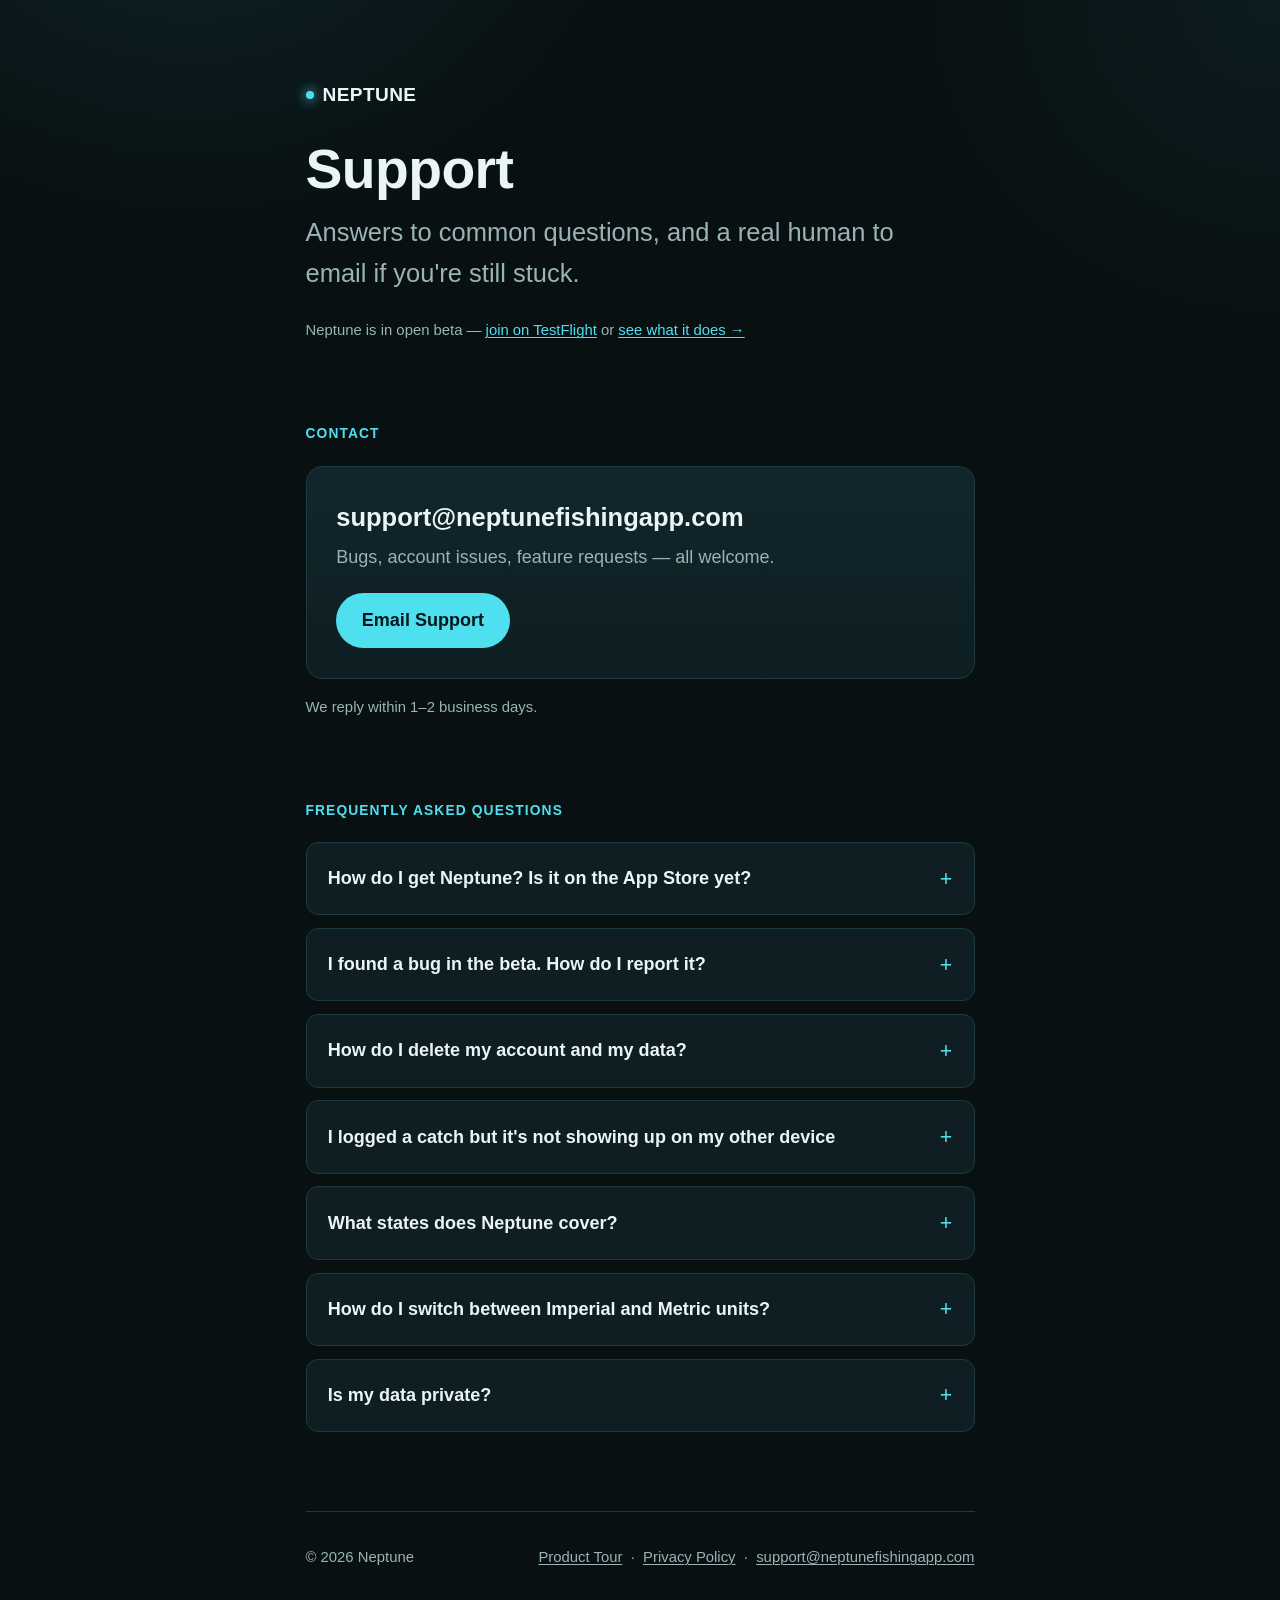
==== support/index.html @ 46bd11ab "refactor: make the walkthrough the site root, move support to /support/ The walkthrough is the bette" ====
<!DOCTYPE html>
<html lang="en">
<head>
<meta charset="UTF-8" />
<meta name="viewport" content="width=device-width, initial-scale=1.0" />
<title>Neptune Support</title>
<meta name="description" content="Support and frequently asked questions for the Neptune fishing log app." />
<style>
:root {
  --color-bg: #081012;
  --color-surface: #0e1e22;
  --color-surface-raised: #11262b;
  --color-border: #1c3a40;
  --color-text: #eaf6f6;
  --color-text-dim: #9ab3b6;
  --color-accent: #4fe0f0;
  --color-accent-dim: #1c4e57;

  --text-base: clamp(1rem, 0.95rem + 0.2vw, 1.0625rem);
  --text-lg: clamp(1.25rem, 1.1rem + 0.6vw, 1.5rem);
  --text-hero: clamp(2.25rem, 1.8rem + 2vw, 3.25rem);

  --space-section: clamp(3rem, 2.4rem + 3vw, 6rem);
  --radius: 16px;
}

/* Neptune's product identity is dark navy + cyan end to end (app UI, icon,
   marketing); these pages intentionally mirror that rather than switching
   to a generic light theme regardless of system preference. */

* { box-sizing: border-box; }

/* Links in body copy. Without an explicit rule these fall back to the
   browser's default blue, which is both off-brand and illegible against the
   dark navy background. Underlined by default so the link isn't signalled by
   colour alone. .btn, .wordmark and footer links set their own colour and are
   unaffected by this. */
a {
  color: var(--color-accent);
  text-decoration-thickness: 1px;
  text-underline-offset: 2px;
}

a:hover {
  text-decoration: none;
}

a:focus-visible {
  outline: 2px solid var(--color-accent);
  outline-offset: 2px;
  border-radius: 3px;
}

html, body {
  margin: 0;
  padding: 0;
  background: var(--color-bg);
  color: var(--color-text);
  font-family: -apple-system, BlinkMacSystemFont, "SF Pro Text", "Segoe UI", Roboto, sans-serif;
  font-size: var(--text-base);
  line-height: 1.6;
}

body {
  background-image:
    radial-gradient(ellipse 60% 40% at 15% -10%, rgba(79, 224, 240, 0.10), transparent 60%),
    radial-gradient(ellipse 50% 35% at 100% 0%, rgba(79, 224, 240, 0.06), transparent 60%);
  background-repeat: no-repeat;
}

main {
  max-width: 720px;
  margin: 0 auto;
  padding: var(--space-section) 1.5rem 4rem;
}

header.hero {
  margin-bottom: var(--space-section);
}

.wordmark {
  display: inline-flex;
  align-items: center;
  gap: 0.5rem;
  font-weight: 800;
  font-size: 1.125rem;
  letter-spacing: 0.02em;
  color: var(--color-text);
  text-decoration: none;
}

.wordmark .dot {
  width: 0.5rem;
  height: 0.5rem;
  border-radius: 50%;
  background: var(--color-accent);
  box-shadow: 0 0 12px 2px rgba(79, 224, 240, 0.6);
}

h1 {
  font-size: var(--text-hero);
  line-height: 1.08;
  letter-spacing: -0.01em;
  margin: 1.75rem 0 0.75rem;
}

.lede {
  color: var(--color-text-dim);
  font-size: var(--text-lg);
  max-width: 46ch;
  margin: 0;
}

section {
  margin-top: var(--space-section);
}

.section-label {
  font-size: 0.8125rem;
  text-transform: uppercase;
  letter-spacing: 0.08em;
  color: var(--color-accent);
  margin: 0 0 1.25rem;
}

.contact-card {
  display: flex;
  flex-wrap: wrap;
  align-items: center;
  justify-content: space-between;
  gap: 1.25rem;
  background: linear-gradient(180deg, var(--color-surface-raised), var(--color-surface));
  border: 1px solid var(--color-border);
  border-radius: var(--radius);
  padding: 1.75rem;
}

.contact-card p {
  margin: 0.35rem 0 0;
  color: var(--color-text-dim);
}

.contact-card strong {
  display: block;
  font-size: var(--text-lg);
  color: var(--color-text);
}

.btn {
  display: inline-flex;
  align-items: center;
  justify-content: center;
  padding: 0.75rem 1.5rem;
  border-radius: 999px;
  background: var(--color-accent);
  color: #04181b;
  font-weight: 700;
  text-decoration: none;
  white-space: nowrap;
  transition: transform 150ms cubic-bezier(0.16, 1, 0.3, 1), box-shadow 150ms cubic-bezier(0.16, 1, 0.3, 1);
}

.btn:hover, .btn:focus-visible {
  transform: translateY(-1px);
  box-shadow: 0 8px 24px -8px rgba(79, 224, 240, 0.55);
}

.btn:focus-visible {
  outline: 2px solid var(--color-accent);
  outline-offset: 3px;
}

.response-note {
  color: var(--color-text-dim);
  font-size: 0.875rem;
  margin-top: 1rem;
}

details {
  border: 1px solid var(--color-border);
  border-radius: 12px;
  background: var(--color-surface);
  padding: 0;
  margin-bottom: 0.75rem;
  overflow: hidden;
}

summary {
  cursor: pointer;
  list-style: none;
  padding: 1.1rem 1.25rem;
  font-weight: 600;
  display: flex;
  align-items: center;
  justify-content: space-between;
  gap: 1rem;
}

summary::-webkit-details-marker { display: none; }

summary::after {
  content: "+";
  flex-shrink: 0;
  color: var(--color-accent);
  font-size: 1.25rem;
  font-weight: 400;
  transition: transform 200ms ease;
}

details[open] summary::after {
  transform: rotate(45deg);
}

summary:focus-visible {
  outline: 2px solid var(--color-accent);
  outline-offset: -2px;
}

details .answer {
  padding: 0 1.25rem 1.25rem;
  color: var(--color-text-dim);
  margin: 0;
}

details .answer code {
  background: var(--color-surface-raised);
  border: 1px solid var(--color-border);
  border-radius: 6px;
  padding: 0.1rem 0.4rem;
  font-size: 0.875em;
  color: var(--color-text);
}

footer {
  margin-top: var(--space-section);
  padding-top: 2rem;
  border-top: 1px solid var(--color-border);
  color: var(--color-text-dim);
  font-size: 0.875rem;
  display: flex;
  flex-wrap: wrap;
  gap: 0.5rem 1.5rem;
  justify-content: space-between;
}

footer a {
  color: var(--color-text-dim);
}

footer a:hover {
  color: var(--color-accent);
}

@media (max-width: 480px) {
  .contact-card {
    flex-direction: column;
    align-items: flex-start;
  }
  .btn { width: 100%; }
}
</style>
</head>
<body>
<main>
  <header class="hero">
    <a class="wordmark" href="/"><span class="dot" aria-hidden="true"></span>NEPTUNE</a>
    <h1>Support</h1>
    <p class="lede">Answers to common questions, and a real human to email if you're still stuck.</p>
    <p class="response-note" style="margin-top:1.5rem">
      Neptune is in open beta &mdash;
      <a href="https://testflight.apple.com/join/CFZtX8PJ" target="_blank" rel="noopener">join on TestFlight</a>
      or <a href="/">see what it does &rarr;</a>
    </p>
  </header>

  <section aria-labelledby="contact-heading">
    <h2 id="contact-heading" class="section-label">Contact</h2>
    <div class="contact-card">
      <div>
        <strong>support@neptunefishingapp.com</strong>
        <p>Bugs, account issues, feature requests &mdash; all welcome.</p>
      </div>
      <a class="btn" href="mailto:support@neptunefishingapp.com?subject=Neptune%20Support">Email Support</a>
    </div>
    <p class="response-note">We reply within 1&ndash;2 business days.</p>
  </section>

  <section aria-labelledby="faq-heading">
    <h2 id="faq-heading" class="section-label">Frequently Asked Questions</h2>

    <details>
      <summary>How do I get Neptune? Is it on the App Store yet?</summary>
      <p class="answer">Not yet &mdash; Neptune is currently in open beta through Apple's TestFlight. <a href="https://testflight.apple.com/join/CFZtX8PJ" target="_blank" rel="noopener">Join the beta here</a>. You'll need an iPhone running iOS 17 or later and Apple's free <a href="https://apps.apple.com/app/testflight/id899247664" target="_blank" rel="noopener">TestFlight</a> app installed first. Logging, conditions and your personal statistics work anywhere; the stocking, regulations and forage reference data currently covers New York, New Jersey, Pennsylvania and Florida, with more states in progress.</p>
    </details>

    <details>
      <summary>I found a bug in the beta. How do I report it?</summary>
      <p class="answer">Please do &mdash; that's the point of a beta. Open <code>Settings &rarr; Report a Bug</code> in the app, which sends us the details along with a screenshot and your device info. You can also just email us. If something looks wrong in your <em>stats</em> rather than the interface, mention roughly how many catches you've logged: several insights deliberately stay hidden until they have enough data to be trustworthy, so an empty card is sometimes correct behaviour rather than a bug.</p>
    </details>

    <details>
      <summary>How do I delete my account and my data?</summary>
      <p class="answer">Open Neptune, go to <code>Settings &rarr; Delete Account</code>, and confirm. This permanently deletes your account and every catch and trip you've logged &mdash; it can't be undone. If you're having trouble accessing the app to do this yourself, email us and we'll take care of it.</p>
    </details>

    <details>
      <summary>I logged a catch but it's not showing up on my other device</summary>
      <p class="answer">Neptune logs everything offline-first, then syncs automatically once you have a signal. If something looks stuck, open <code>Settings &rarr; Sync Status</code> and tap <code>Retry All</code>. If it's still stuck after that, email us with your account email and roughly when the catch was logged.</p>
    </details>

    <details>
      <summary>What states does Neptune cover?</summary>
      <p class="answer">Neptune currently supports New York, New Jersey, Pennsylvania, and Florida, with stocking data and real-time conditions across all four states. More states are on the way.</p>
    </details>

    <details>
      <summary>How do I switch between Imperial and Metric units?</summary>
      <p class="answer"><code>Settings &rarr; Units</code>. The change applies immediately across the whole app, including past entries.</p>
    </details>

    <details>
      <summary>Is my data private?</summary>
      <p class="answer">Yes. Neptune has no ads, no social feed, and doesn't sell your data. Your catch history is yours &mdash; it's used only to power your own personal bite-pattern insights. See our <a href="/privacy.html">Privacy Policy</a> for details.</p>
    </details>
  </section>

  <footer>
    <span>&copy; 2026 Neptune</span>
    <span>
      <a href="/">Product Tour</a>
      &nbsp;&middot;&nbsp;
      <a href="/privacy.html">Privacy Policy</a>
      &nbsp;&middot;&nbsp;
      <a href="mailto:support@neptunefishingapp.com">support@neptunefishingapp.com</a>
    </span>
  </footer>
</main>
</body>
</html>
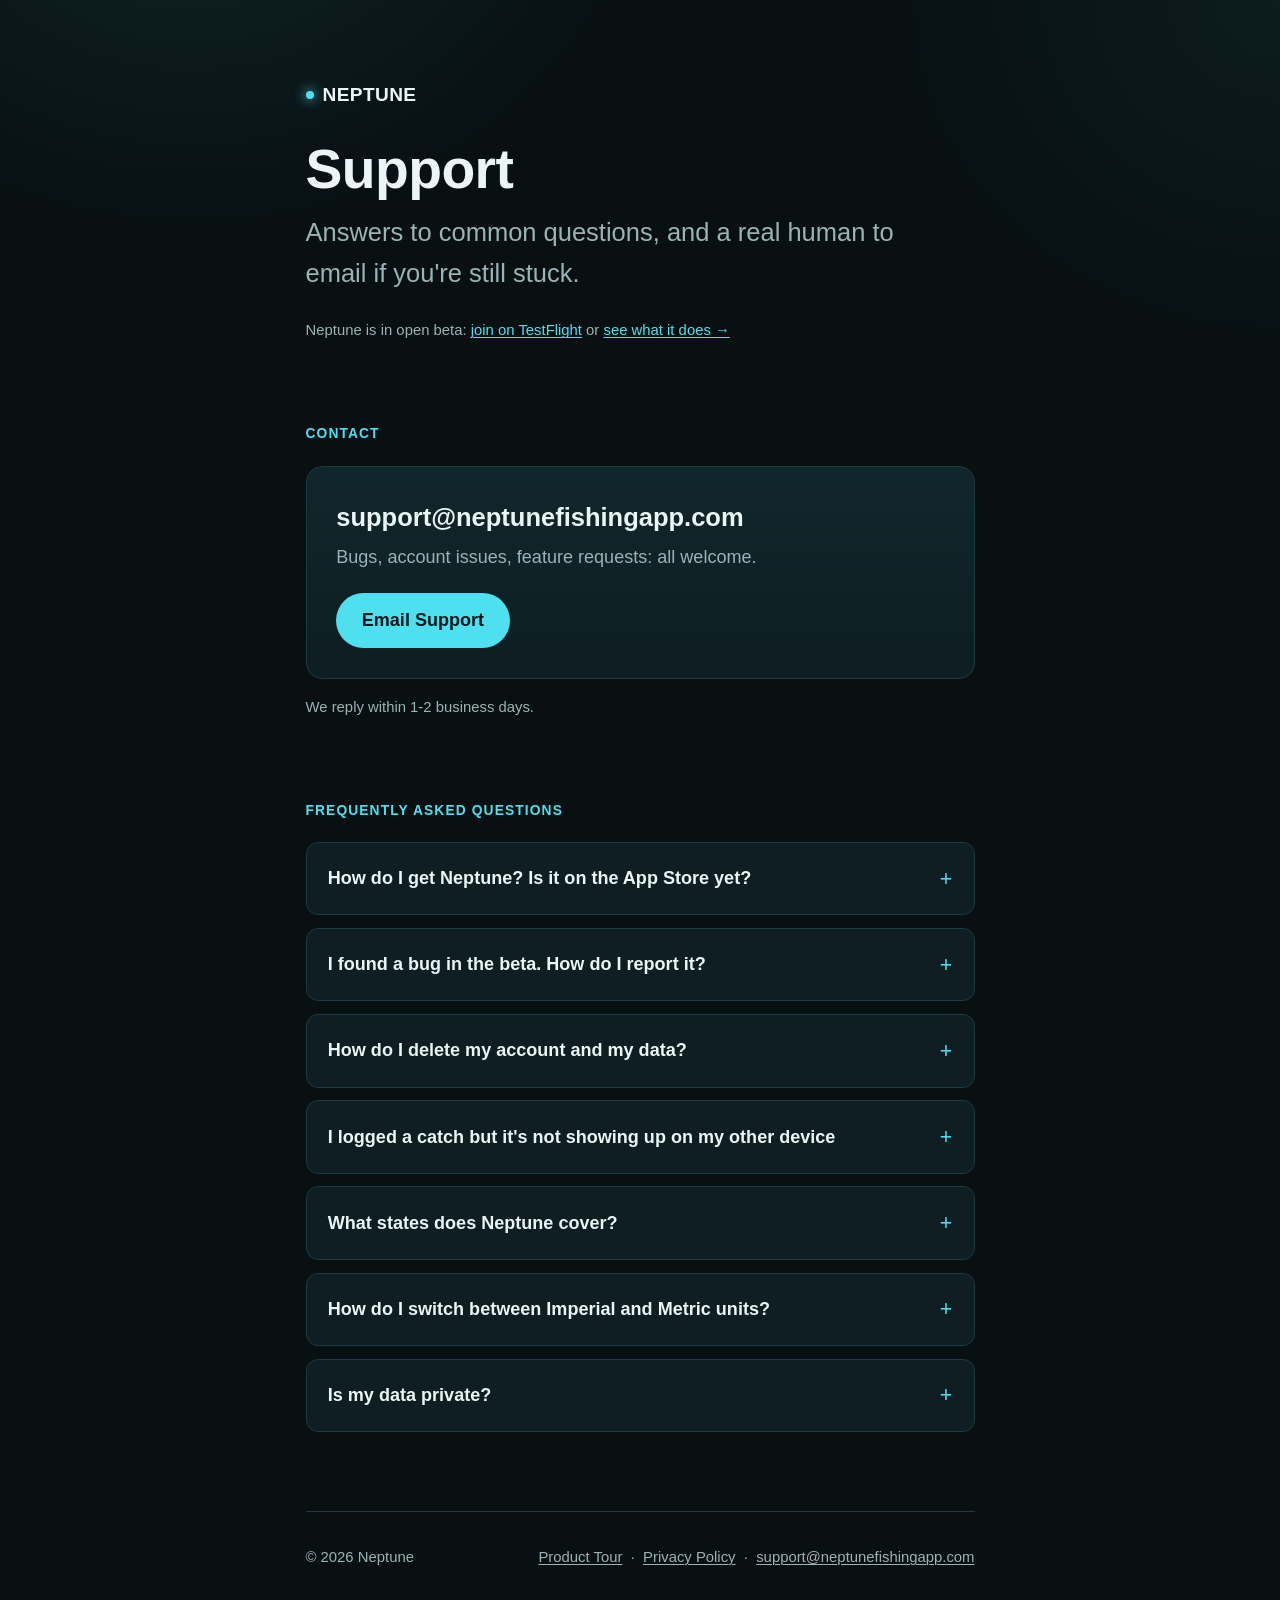
==== commit 52008409: "style: remove em and en dashes from all site copy Recast every em-dash aside as ordinary punctuation" ====
--- a/support/index.html
+++ b/support/index.html
@@ -267,8 +267,7 @@
     <h1>Support</h1>
     <p class="lede">Answers to common questions, and a real human to email if you're still stuck.</p>
     <p class="response-note" style="margin-top:1.5rem">
-      Neptune is in open beta &mdash;
-      <a href="https://testflight.apple.com/join/CFZtX8PJ" target="_blank" rel="noopener">join on TestFlight</a>
+      Neptune is in open beta: <a href="https://testflight.apple.com/join/CFZtX8PJ" target="_blank" rel="noopener">join on TestFlight</a>
       or <a href="/">see what it does &rarr;</a>
     </p>
   </header>
@@ -278,11 +277,11 @@
     <div class="contact-card">
       <div>
         <strong>support@neptunefishingapp.com</strong>
-        <p>Bugs, account issues, feature requests &mdash; all welcome.</p>
+        <p>Bugs, account issues, feature requests: all welcome.</p>
       </div>
       <a class="btn" href="mailto:support@neptunefishingapp.com?subject=Neptune%20Support">Email Support</a>
     </div>
-    <p class="response-note">We reply within 1&ndash;2 business days.</p>
+    <p class="response-note">We reply within 1-2 business days.</p>
   </section>
 
   <section aria-labelledby="faq-heading">
@@ -290,17 +289,17 @@
 
     <details>
       <summary>How do I get Neptune? Is it on the App Store yet?</summary>
-      <p class="answer">Not yet &mdash; Neptune is currently in open beta through Apple's TestFlight. <a href="https://testflight.apple.com/join/CFZtX8PJ" target="_blank" rel="noopener">Join the beta here</a>. You'll need an iPhone running iOS 17 or later and Apple's free <a href="https://apps.apple.com/app/testflight/id899247664" target="_blank" rel="noopener">TestFlight</a> app installed first. Logging, conditions and your personal statistics work anywhere; the stocking, regulations and forage reference data currently covers New York, New Jersey, Pennsylvania and Florida, with more states in progress.</p>
+      <p class="answer">Not yet. Neptune is currently in open beta through Apple's TestFlight. <a href="https://testflight.apple.com/join/CFZtX8PJ" target="_blank" rel="noopener">Join the beta here</a>. You'll need an iPhone running iOS 17 or later and Apple's free <a href="https://apps.apple.com/app/testflight/id899247664" target="_blank" rel="noopener">TestFlight</a> app installed first. Logging, conditions and your personal statistics work anywhere; the reference data covers 15 East Coast states at varying depth: see "What states does Neptune cover?" below.</p>
     </details>
 
     <details>
       <summary>I found a bug in the beta. How do I report it?</summary>
-      <p class="answer">Please do &mdash; that's the point of a beta. Open <code>Settings &rarr; Report a Bug</code> in the app, which sends us the details along with a screenshot and your device info. You can also just email us. If something looks wrong in your <em>stats</em> rather than the interface, mention roughly how many catches you've logged: several insights deliberately stay hidden until they have enough data to be trustworthy, so an empty card is sometimes correct behaviour rather than a bug.</p>
+      <p class="answer">Please do. That's the point of a beta. Open <code>Settings &rarr; Report a Bug</code> in the app, which sends us the details along with a screenshot and your device info. You can also just email us. If something looks wrong in your <em>stats</em> rather than the interface, mention roughly how many catches you've logged: several insights deliberately stay hidden until they have enough data to be trustworthy, so an empty card is sometimes correct behaviour rather than a bug.</p>
     </details>
 
     <details>
       <summary>How do I delete my account and my data?</summary>
-      <p class="answer">Open Neptune, go to <code>Settings &rarr; Delete Account</code>, and confirm. This permanently deletes your account and every catch and trip you've logged &mdash; it can't be undone. If you're having trouble accessing the app to do this yourself, email us and we'll take care of it.</p>
+      <p class="answer">Open Neptune, go to <code>Settings &rarr; Delete Account</code>, and confirm. This permanently deletes your account and every catch and trip you've logged. It can't be undone. If you're having trouble accessing the app to do this yourself, email us and we'll take care of it.</p>
     </details>
 
     <details>
@@ -310,7 +309,13 @@
 
     <details>
       <summary>What states does Neptune cover?</summary>
-      <p class="answer">Neptune currently supports New York, New Jersey, Pennsylvania, and Florida, with stocking data and real-time conditions across all four states. More states are on the way.</p>
+      <p class="answer">Logging, conditions and your own statistics work anywhere: they only need your catches and public weather data. The <em>reference</em> data is built state by state, so it's worth being specific:
+        <br /><br />
+        <strong>Full depth: New York, New Jersey, Pennsylvania, Florida.</strong> Stocking history, fishing regulations, and survey-grade forage data.
+        <br /><br />
+        <strong>Water bodies and forage data: 15 states</strong> along the East Coast. The four above plus Maine, New Hampshire, Massachusetts, Rhode Island, Connecticut, Delaware, Maryland, Virginia, North Carolina, South Carolina and Georgia.
+        <br /><br />
+        <strong>Stocking data: 10 of those 15</strong> so far, wherever the state agency publishes a usable feed. Regulations are still the four states only: we leave them blank rather than show you an approximate size or bag limit, because that's the one number where being wrong has legal consequences. Check your state agency for those.</p>
     </details>
 
     <details>
@@ -320,7 +325,7 @@
 
     <details>
       <summary>Is my data private?</summary>
-      <p class="answer">Yes. Neptune has no ads, no social feed, and doesn't sell your data. Your catch history is yours &mdash; it's used only to power your own personal bite-pattern insights. See our <a href="/privacy.html">Privacy Policy</a> for details.</p>
+      <p class="answer">Yes. Neptune has no ads, no social feed, and doesn't sell your data. Your catch history is yours. It's used only to power your own personal bite-pattern insights. See our <a href="/privacy.html">Privacy Policy</a> for details.</p>
     </details>
   </section>
 
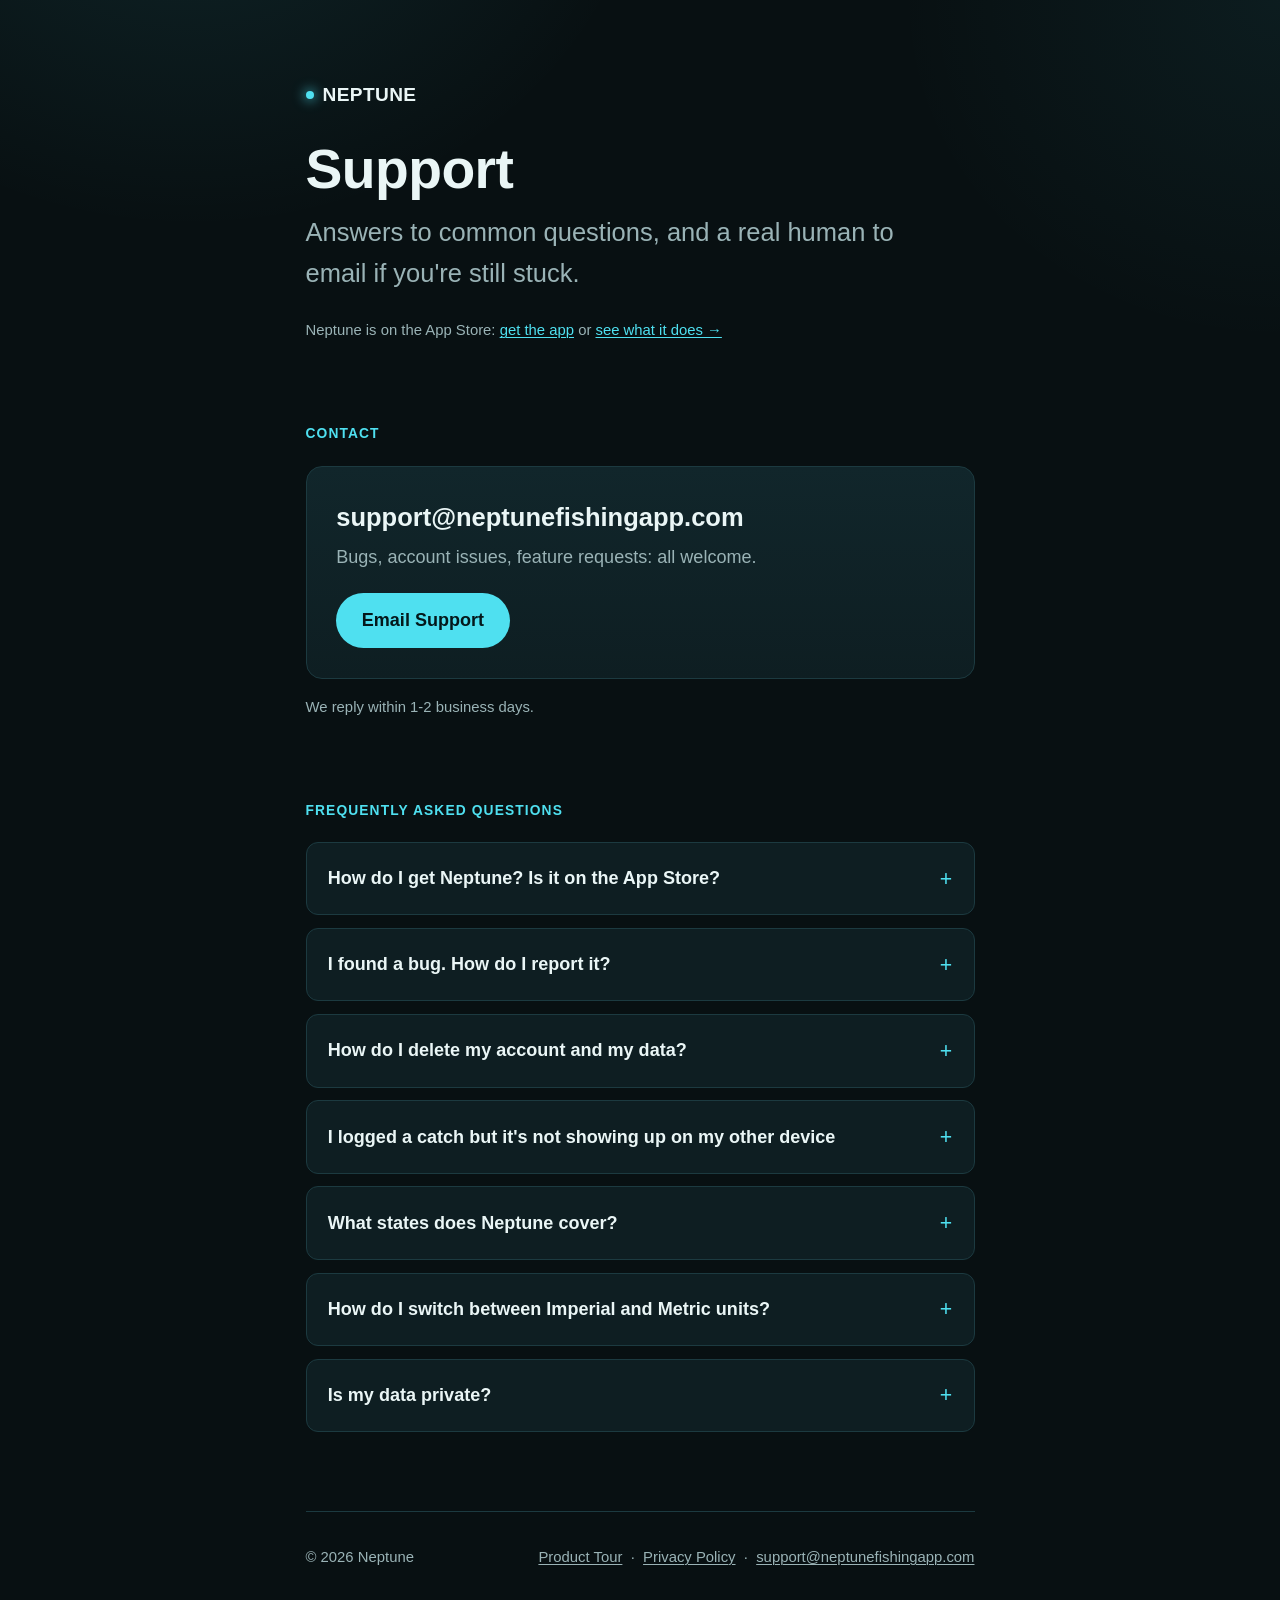
==== commit 48bf3778: "feat: the app is on the App Store, so stop calling it a beta Neptune 1.0 went live on 2026-09-01. Ev" ====
--- a/support/index.html
+++ b/support/index.html
@@ -267,7 +267,7 @@
     <h1>Support</h1>
     <p class="lede">Answers to common questions, and a real human to email if you're still stuck.</p>
     <p class="response-note" style="margin-top:1.5rem">
-      Neptune is in open beta: <a href="https://testflight.apple.com/join/CFZtX8PJ" target="_blank" rel="noopener">join on TestFlight</a>
+      Neptune is on the App Store: <a href="https://apps.apple.com/app/id6786295290" target="_blank" rel="noopener">get the app</a>
       or <a href="/">see what it does &rarr;</a>
     </p>
   </header>
@@ -288,18 +288,18 @@
     <h2 id="faq-heading" class="section-label">Frequently Asked Questions</h2>
 
     <details>
-      <summary>How do I get Neptune? Is it on the App Store yet?</summary>
-      <p class="answer">Not yet. Neptune is currently in open beta through Apple's TestFlight. <a href="https://testflight.apple.com/join/CFZtX8PJ" target="_blank" rel="noopener">Join the beta here</a>. You'll need an iPhone running iOS 17 or later and Apple's free <a href="https://apps.apple.com/app/testflight/id899247664" target="_blank" rel="noopener">TestFlight</a> app installed first. Logging, conditions and your personal statistics work anywhere; the reference data covers 15 East Coast states at varying depth: see "What states does Neptune cover?" below.</p>
-    </details>
-
-    <details>
-      <summary>I found a bug in the beta. How do I report it?</summary>
-      <p class="answer">Please do. That's the point of a beta. Open <code>Settings &rarr; Report a Bug</code> in the app, which sends us the details along with a screenshot and your device info. You can also just email us. If something looks wrong in your <em>stats</em> rather than the interface, mention roughly how many catches you've logged: several insights deliberately stay hidden until they have enough data to be trustworthy, so an empty card is sometimes correct behaviour rather than a bug.</p>
+      <summary>How do I get Neptune? Is it on the App Store?</summary>
+      <p class="answer">Yes. <a href="https://apps.apple.com/app/id6786295290" target="_blank" rel="noopener">Neptune is free on the App Store</a>. You'll need an iPhone running iOS 17 or later. Logging, conditions and your personal statistics work anywhere; the reference data covers 15 East Coast states at varying depth: see "What states does Neptune cover?" below.</p>
+    </details>
+
+    <details>
+      <summary>I found a bug. How do I report it?</summary>
+      <p class="answer">Please do, and thank you. Open <code>Settings &rarr; Report a Bug</code> in the app, which sends us the details along with a screenshot and your device info. You can also just email us. If something looks wrong in your <em>stats</em> rather than the interface, mention roughly how many catches you've logged: several insights deliberately stay hidden until they have enough data to be trustworthy, so an empty card is sometimes correct behaviour rather than a bug.</p>
     </details>
 
     <details>
       <summary>How do I delete my account and my data?</summary>
-      <p class="answer">Open Neptune, go to <code>Settings &rarr; Delete Account</code>, and confirm. This permanently deletes your account and every catch and trip you've logged. It can't be undone. If you're having trouble accessing the app to do this yourself, email us and we'll take care of it.</p>
+      <p class="answer">Open Neptune, go to <code>Settings &rarr; Account &rarr; Delete Account</code>, and confirm. This permanently deletes your account and every catch and trip you've logged. It can't be undone. If you're having trouble accessing the app to do this yourself, email us and we'll take care of it.</p>
     </details>
 
     <details>
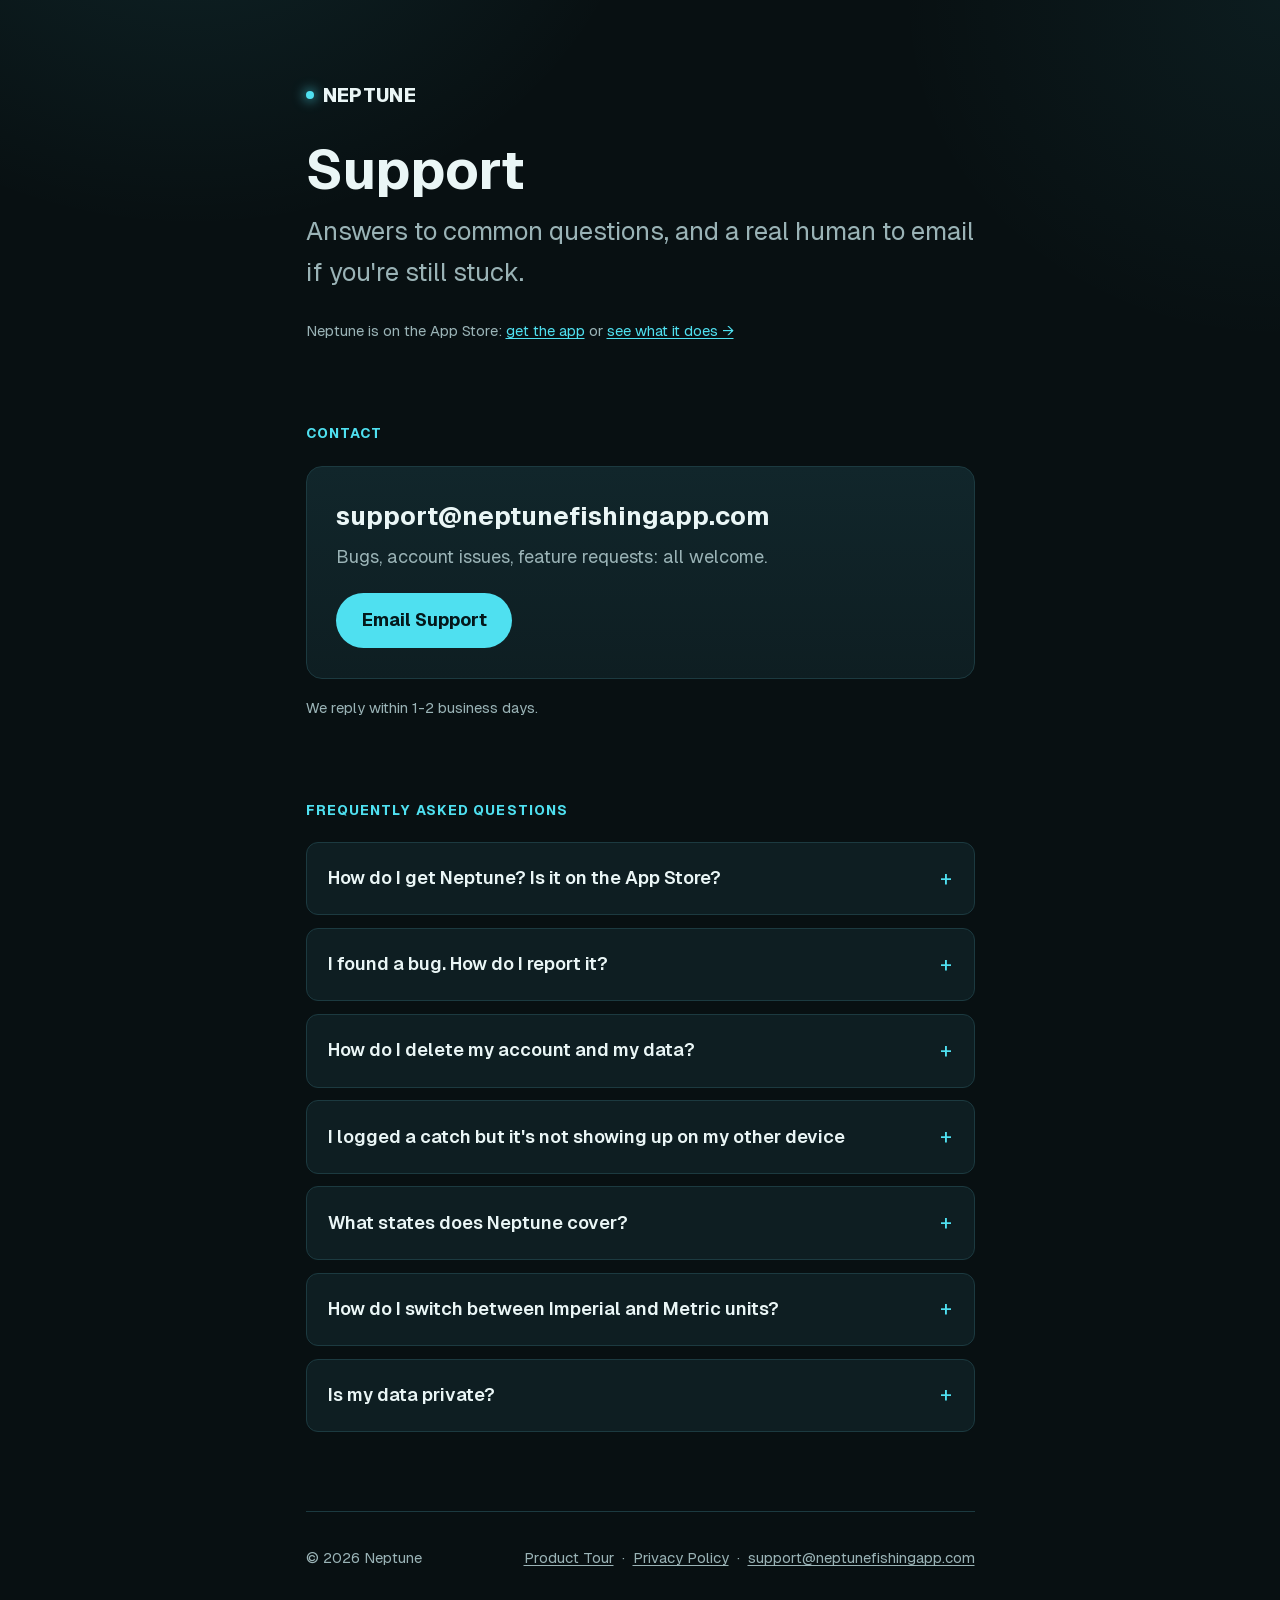
==== commit b041f83f: "feat: redesign the homepage around motion and a clearer read Same brand, same claims, same URLs. The" ====
--- a/support/index.html
+++ b/support/index.html
@@ -6,6 +6,8 @@
 <title>Neptune Support</title>
 <meta name="description" content="Support and frequently asked questions for the Neptune fishing log app." />
 <style>
+/* Same self-hosted face as the homepage (assets/site.css). */
+@font-face { font-family: "Geist"; src: url("/assets/fonts/Geist-Variable.woff2") format("woff2"); font-weight: 100 900; font-display: swap; }
 :root {
   --color-bg: #081012;
   --color-surface: #0e1e22;
@@ -56,7 +58,7 @@
   padding: 0;
   background: var(--color-bg);
   color: var(--color-text);
-  font-family: -apple-system, BlinkMacSystemFont, "SF Pro Text", "Segoe UI", Roboto, sans-serif;
+  font-family: "Geist", -apple-system, BlinkMacSystemFont, "Segoe UI", Roboto, sans-serif;
   font-size: var(--text-base);
   line-height: 1.6;
 }
@@ -140,8 +142,11 @@
   color: var(--color-text-dim);
 }
 
+/* Let the long address break rather than push past the card on phones. */
+.contact-card > div { min-width: 0; }
 .contact-card strong {
   display: block;
+  overflow-wrap: anywhere;
   font-size: var(--text-lg);
   color: var(--color-text);
 }
@@ -276,7 +281,7 @@
     <h2 id="contact-heading" class="section-label">Contact</h2>
     <div class="contact-card">
       <div>
-        <strong>support@neptunefishingapp.com</strong>
+        <strong>support@<wbr />neptunefishingapp.com</strong>
         <p>Bugs, account issues, feature requests: all welcome.</p>
       </div>
       <a class="btn" href="mailto:support@neptunefishingapp.com?subject=Neptune%20Support">Email Support</a>
